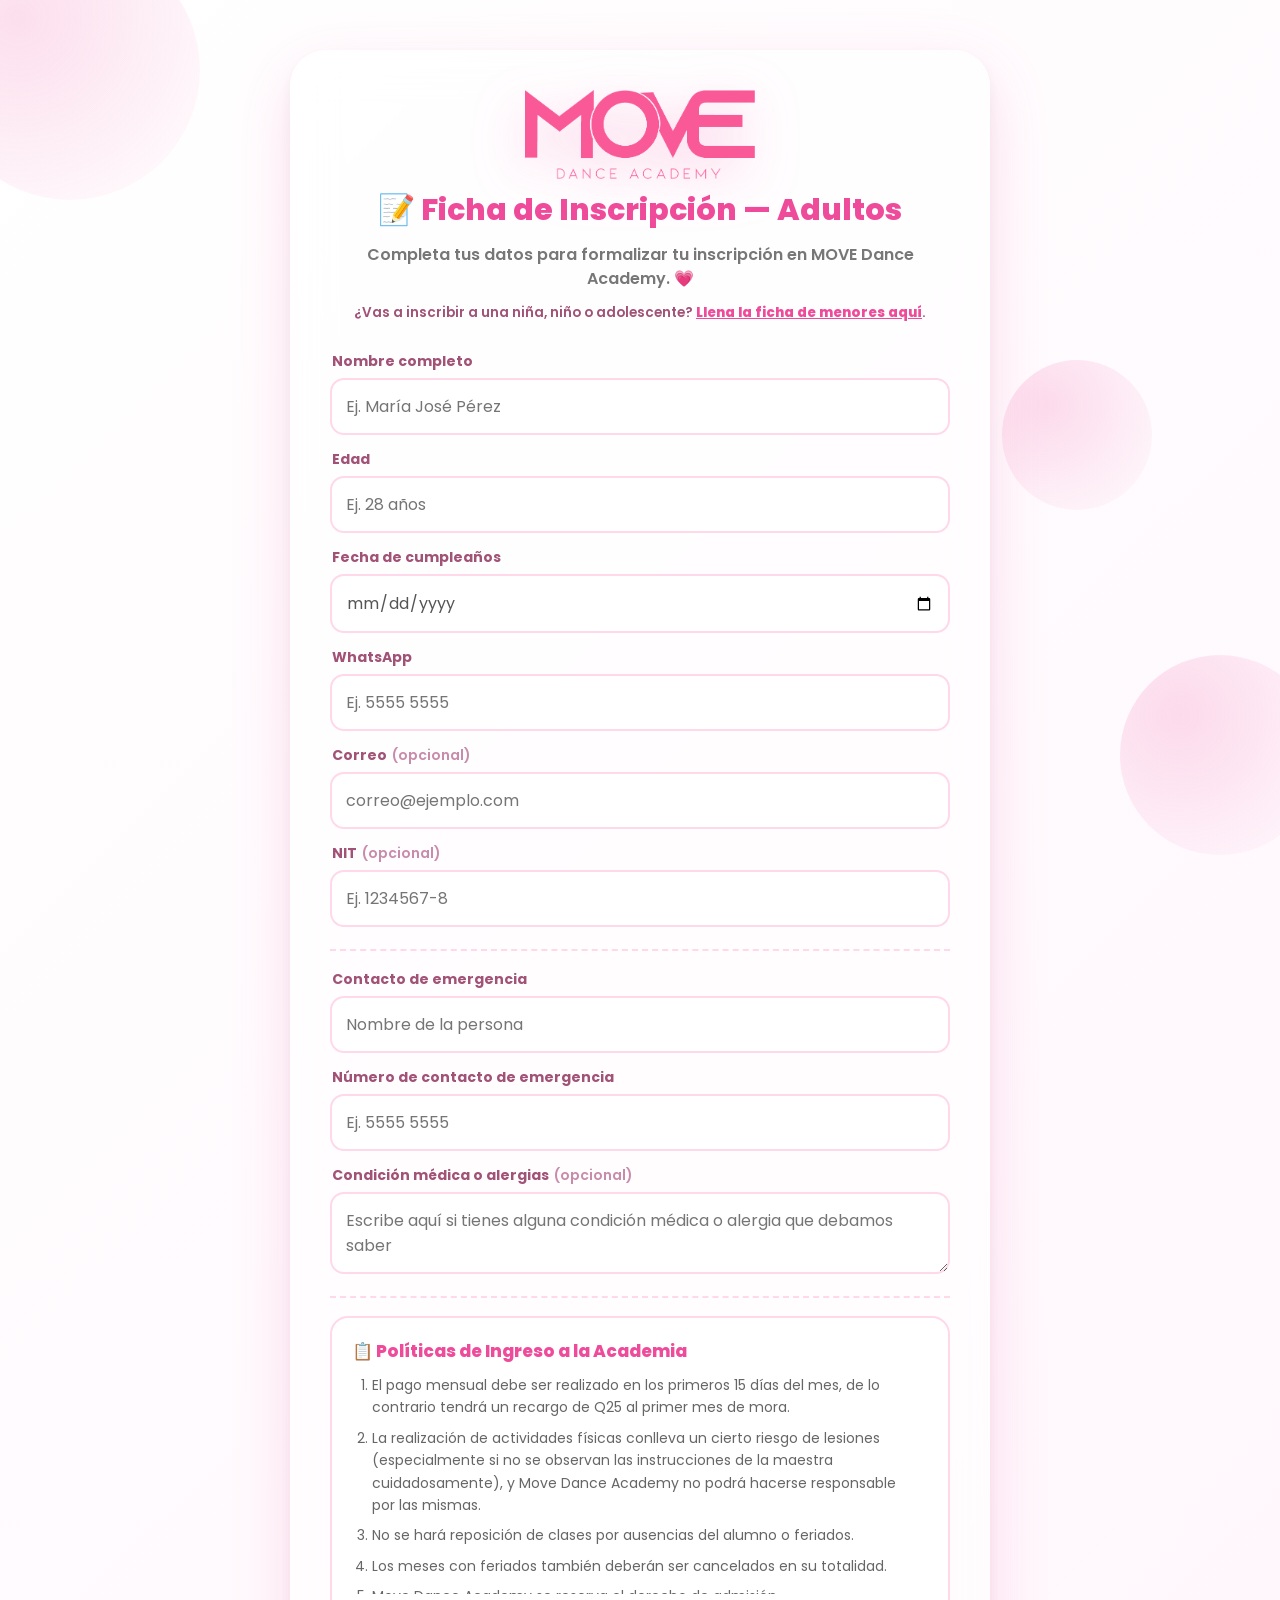
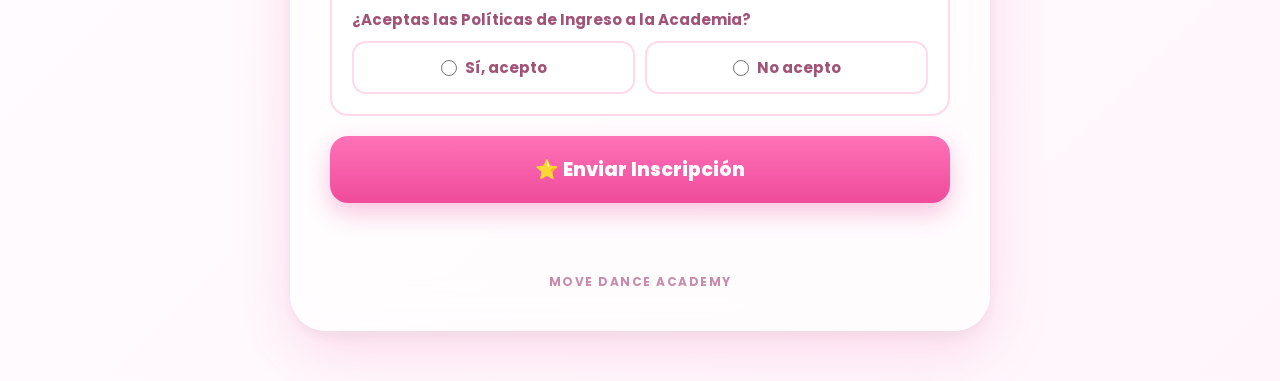
==== adultos.html @ a7592c64 "Add files via upload" ====
<!DOCTYPE html>
<html lang="es">
<head>
<meta charset="UTF-8" />
<meta name="viewport" content="width=device-width, initial-scale=1.0, maximum-scale=1.0" />
<title>Ficha de Inscripción — Adultos — MOVE Dance Academy</title>
<meta name="theme-color" content="#ef4b9b" />
<meta name="description" content="Ficha de inscripción para adultos de MOVE Dance Academy." />
<link rel="preconnect" href="https://fonts.googleapis.com" />
<link rel="preconnect" href="https://fonts.gstatic.com" crossorigin />
<link href="https://fonts.googleapis.com/css2?family=Poppins:wght@400;600;700;800&display=swap" rel="stylesheet" />
<link rel="stylesheet" href="styles.css" />
</head>
<body>

<div class="fondo-decorado">
  <div class="burbuja burbuja-1"></div>
  <div class="burbuja burbuja-2"></div>
  <div class="burbuja burbuja-3"></div>
</div>

<div class="container">

  <img src="logo.png" alt="MOVE Dance Academy" class="logo" />
  <div class="title">📝 Ficha de Inscripción — Adultos</div>
  <p class="subtitulo">Completa tus datos para formalizar tu inscripción en MOVE Dance Academy. 💗</p>
  <p class="enlace-otra-ficha">¿Vas a inscribir a una niña, niño o adolescente? <a href="index.html">Llena la ficha de menores aquí</a>.</p>

  <section class="seccion-form">
    <form id="formInscripcion">

      <label class="campo">
        <span>Nombre completo</span>
        <input type="text" id="inputAlumna" placeholder="Ej. María José Pérez" required autocomplete="name" />
      </label>

      <label class="campo">
        <span>Edad</span>
        <input type="text" id="inputEdad" placeholder="Ej. 28 años" required inputmode="numeric" />
      </label>

      <label class="campo">
        <span>Fecha de cumpleaños</span>
        <input type="date" id="inputCumpleanos" required />
      </label>

      <label class="campo">
        <span>WhatsApp</span>
        <input type="tel" id="inputWhatsapp" placeholder="Ej. 5555 5555" required autocomplete="tel" />
      </label>

      <label class="campo">
        <span>Correo <span class="opcional">(opcional)</span></span>
        <input type="email" id="inputCorreo" placeholder="correo@ejemplo.com" autocomplete="email" />
      </label>

      <label class="campo">
        <span>NIT <span class="opcional">(opcional)</span></span>
        <input type="text" id="inputNit" placeholder="Ej. 1234567-8" />
      </label>

      <hr class="separador-form" />

      <label class="campo">
        <span>Contacto de emergencia</span>
        <input type="text" id="inputContactoEmergencia" placeholder="Nombre de la persona" required />
      </label>

      <label class="campo">
        <span>Número de contacto de emergencia</span>
        <input type="tel" id="inputNumeroEmergencia" placeholder="Ej. 5555 5555" required />
      </label>

      <label class="campo">
        <span>Condición médica o alergias <span class="opcional">(opcional)</span></span>
        <textarea id="inputCondicionMedica" placeholder="Escribe aquí si tienes alguna condición médica o alergia que debamos saber"></textarea>
      </label>

      <hr class="separador-form" />

      <!-- ============ POLÍTICAS DE INGRESO ============ -->
      <div class="bloque-legal">
        <p class="legal-titulo">📋 Políticas de Ingreso a la Academia</p>
        <div class="legal-texto">
          <ol>
            <li>El pago mensual debe ser realizado en los primeros 15 días del mes, de lo contrario tendrá un recargo de Q25 al primer mes de mora.</li>
            <li>La realización de actividades físicas conlleva un cierto riesgo de lesiones (especialmente si no se observan las instrucciones de la maestra cuidadosamente), y Move Dance Academy no podrá hacerse responsable por las mismas.</li>
            <li>No se hará reposición de clases por ausencias del alumno o feriados.</li>
            <li>Los meses con feriados también deberán ser cancelados en su totalidad.</li>
            <li>Move Dance Academy se reserva el derecho de admisión.</li>
          </ol>
        </div>
        <p class="legal-pregunta">¿Aceptas las Políticas de Ingreso a la Academia?</p>
        <div class="radio-opciones" id="grupoPoliticas">
          <label class="radio-opcion"><input type="radio" name="politicas" value="SI" required /> Sí, acepto</label>
          <label class="radio-opcion"><input type="radio" name="politicas" value="NO" /> No acepto</label>
        </div>
      </div>

      <button type="submit" class="btn-reservar" id="btnInscribir">⭐ Enviar Inscripción</button>

      <p class="mensaje-error" id="mensajeErrorInscripcion"></p>
    </form>

    <div class="tarjeta-exito" id="tarjetaExito" hidden>
      <p class="exito-emoji">🎉</p>
      <p class="exito-titulo">¡Inscripción recibida!</p>
      <p class="exito-texto">Gracias por inscribirte en MOVE Dance Academy. Ya recibimos tus datos y pronto nos pondremos en contacto contigo. ¡Te esperamos para que vivas la experiencia MOVE! 💃🕺</p>
      <button class="btn-secundario" id="btnNuevaInscripcion">Hacer otra inscripción</button>
    </div>
  </section>

  <p class="footer">MOVE DANCE ACADEMY</p>

</div>

<script src="script-adultos.js"></script>
</body>
</html>
---- styles.css ----
/* ===================================================
   MOVE — FICHA DE INSCRIPCIÓN
   Mismo lenguaje visual que el Portal de Alumnas y la
   página de Clase de Prueba
=================================================== */

*{
margin:0;
padding:0;
box-sizing:border-box;
font-family:"Poppins",sans-serif;
}

[hidden]{
display:none !important;
}

html{
width:100%;
min-height:100%;
}

body{
width:100%;
min-height:100dvh;
overflow-y:auto;
overflow-x:hidden;
display:flex;
justify-content:center;
align-items:flex-start;
padding:30px 20px;
background:linear-gradient(-45deg,#ffffff,#fff4fb,#ffe9f5,#fff6fc,#ffffff);
background-size:400% 400%;
animation:gradientMove 18s ease infinite;
position:relative;
}

@keyframes gradientMove{
0%{background-position:0% 50%;}
50%{background-position:100% 50%;}
100%{background-position:0% 50%;}
}

/*=====================================
FONDO DECORADO
=====================================*/

.fondo-decorado{
position:fixed;
inset:0;
overflow:hidden;
z-index:0;
pointer-events:none;
}

.burbuja{
position:absolute;
border-radius:50%;
background:radial-gradient(circle at 30% 30%, rgba(239,75,155,.18), rgba(239,75,155,0));
animation:flotar 10s ease-in-out infinite;
}

.burbuja-1{ width:260px; height:260px; top:-60px; left:-60px; }
.burbuja-2{ width:200px; height:200px; bottom:5%; right:-40px; animation-delay:2s; }
.burbuja-3{ width:150px; height:150px; top:40%; right:10%; animation-delay:4s; }

@keyframes flotar{
0%,100%{ transform:translateY(0) scale(1); }
50%{ transform:translateY(-20px) scale(1.05); }
}

/*=====================================
CONTAINER
=====================================*/

.container{
width:92%;
max-width:640px;
margin:20px auto;
padding:clamp(22px,6vw,40px);
border-radius:clamp(22px,5vw,36px);
background:rgba(255,255,255,.6);
backdrop-filter:blur(20px);
-webkit-backdrop-filter:blur(20px);
box-shadow:0 20px 60px rgba(239,75,155,.18), 0 6px 15px rgba(0,0,0,.05);
text-align:center;
position:relative;
z-index:20;
}

.logo{
width:75%;
max-width:230px;
margin:auto;
display:block;
margin-bottom:6px;
filter:drop-shadow(0 15px 25px rgba(239,75,155,.25));
}

.title{
font-size:clamp(21px,5.5vw,30px);
font-weight:800;
color:#ef4b9b;
margin-top:6px;
margin-bottom:10px;
}

.subtitulo{
font-size:clamp(14px,3.8vw,16px);
font-weight:600;
color:#777;
margin-bottom:28px;
line-height:1.5;
}

.seccion-titulo{
font-size:clamp(17px,4.6vw,20px);
font-weight:800;
color:#ef4b9b;
margin-bottom:6px;
text-align:left;
}

.seccion-descripcion{
font-size:clamp(13px,3.5vw,15px);
font-weight:600;
color:#888;
text-align:left;
margin-bottom:18px;
}

.enlace-otra-ficha{
font-size:clamp(12px,3.2vw,13.5px);
font-weight:600;
color:#a15277;
margin-top:-16px;
margin-bottom:28px;
}

.enlace-otra-ficha a{
color:#ef4b9b;
font-weight:800;
text-decoration:underline;
}

/*=====================================
FORMULARIO
=====================================*/

.seccion-form{
text-align:left;
}

#formInscripcion{
display:flex;
flex-direction:column;
gap:14px;
}

.campo{
display:flex;
flex-direction:column;
gap:6px;
}

.campo span{
font-size:clamp(12.5px,3.3vw,14px);
font-weight:700;
color:#a15277;
padding-left:2px;
}

.campo .opcional{
font-weight:600;
color:#c98bab;
}

.campo input,
.campo select,
.campo textarea{
border:2px solid #ffd8ea;
border-radius:14px;
padding:clamp(12px,3.5vw,14px);
font-size:clamp(14.5px,4vw,16px);
font-family:inherit;
color:#555;
background:white;
outline:none;
transition:.18s;
width:100%;
}

.campo textarea{
resize:vertical;
min-height:80px;
}

.campo input:focus,
.campo select:focus,
.campo textarea:focus{
border-color:#ef4b9b;
box-shadow:0 0 0 3px rgba(239,75,155,.15);
}

.separador-form{
border:none;
border-top:2px dashed #ffd8ea;
margin:8px 0 4px;
}

/*=====================================
SUBIR FOTO
=====================================*/

.subir-archivo{
display:flex;
align-items:center;
justify-content:center;
gap:8px;
border:2px dashed #ffd8ea;
border-radius:14px;
padding:clamp(16px,4.5vw,20px);
background:white;
color:#a15277;
font-weight:700;
font-size:clamp(13px,3.5vw,15px);
cursor:pointer;
transition:.18s;
text-align:center;
}

.subir-archivo:hover{
border-color:#ef4b9b;
}

.subir-archivo.tiene-foto{
border-style:solid;
border-color:#ef4b9b;
color:#ef4b9b;
background:#fff0f6;
}

.nombre-archivo{
font-size:clamp(12px,3.2vw,13.5px);
font-weight:600;
color:#ef4b9b;
padding-left:2px;
word-break:break-word;
}

/*=====================================
BLOQUES LEGALES
=====================================*/

.bloque-legal{
border:2px solid #ffd8ea;
border-radius:18px;
padding:clamp(16px,4vw,20px);
background:white;
}

.legal-titulo{
font-size:clamp(15px,4vw,17px);
font-weight:800;
color:#ef4b9b;
margin-bottom:10px;
}

.legal-texto{
max-height:220px;
overflow-y:auto;
font-size:clamp(12.5px,3.3vw,14px);
color:#666;
line-height:1.6;
padding-right:6px;
margin-bottom:14px;
}

.legal-texto ol{
padding-left:20px;
display:flex;
flex-direction:column;
gap:8px;
}

.legal-texto::-webkit-scrollbar{
width:6px;
}

.legal-texto::-webkit-scrollbar-thumb{
background:#ffd8ea;
border-radius:10px;
}

.legal-pregunta{
font-size:clamp(13px,3.5vw,15px);
font-weight:700;
color:#a15277;
margin-bottom:10px;
}

.radio-opciones{
display:flex;
gap:10px;
}

.radio-opcion{
flex:1;
display:flex;
align-items:center;
justify-content:center;
gap:8px;
border:2px solid #ffd8ea;
border-radius:14px;
padding:clamp(10px,3vw,13px);
font-size:clamp(13px,3.5vw,15px);
font-weight:700;
color:#a15277;
cursor:pointer;
transition:.18s;
background:white;
}

.radio-opcion input{
accent-color:#ef4b9b;
width:16px;
height:16px;
}

.radio-opcion.seleccionada{
border-color:#ef4b9b;
background:#fff0f6;
color:#ef4b9b;
box-shadow:0 6px 14px rgba(239,75,155,.18);
}

/*=====================================
BOTÓN Y MENSAJES
=====================================*/

.btn-reservar{
border:none;
border-radius:18px;
padding:clamp(15px,4.5vw,19px);
font-size:clamp(16px,4.5vw,19px);
font-weight:800;
color:white;
cursor:pointer;
margin-top:6px;
background:linear-gradient(180deg,#ff72b7,#ef4b9b);
box-shadow:0 10px 24px rgba(239,75,155,.32);
transition:.15s;
}

.btn-reservar:active:not(:disabled){ transform:scale(.97); }

.btn-reservar:disabled{
opacity:.55;
cursor:not-allowed;
box-shadow:none;
}

.mensaje-error{
min-height:22px;
color:#e0245e;
font-weight:700;
font-size:clamp(13px,3.5vw,15px);
text-align:center;
margin-top:4px;
}

/*=====================================
TARJETA DE ÉXITO
=====================================*/

.tarjeta-exito{
text-align:center;
padding:clamp(24px,6vw,34px) clamp(16px,5vw,26px);
border-radius:22px;
background:linear-gradient(180deg, rgba(255,255,255,.9), rgba(255,240,248,.9));
box-shadow:0 14px 32px rgba(239,75,155,.20);
animation:apareceExito .4s ease;
}

@keyframes apareceExito{
from{ opacity:0; transform:translateY(10px) scale(.97); }
to{ opacity:1; transform:translateY(0) scale(1); }
}

.exito-emoji{
font-size:52px;
margin-bottom:6px;
}

.exito-titulo{
font-size:clamp(20px,5.5vw,26px);
font-weight:800;
color:#ef4b9b;
margin-bottom:10px;
}

.exito-texto{
font-size:clamp(14px,3.8vw,16px);
font-weight:600;
color:#777;
line-height:1.55;
margin-bottom:22px;
}

.btn-secundario{
border:2px solid #ef4b9b;
background:white;
color:#ef4b9b;
border-radius:16px;
padding:clamp(11px,3.5vw,14px) clamp(20px,5vw,28px);
font-size:clamp(14px,3.8vw,16px);
font-weight:700;
font-family:inherit;
cursor:pointer;
transition:.18s;
}

.btn-secundario:active{ transform:scale(.97); }

.footer{
margin-top:30px;
font-size:12px;
font-weight:700;
letter-spacing:1.5px;
color:#c98bab;
text-align:center;
}

/*=====================================
RESPONSIVE
=====================================*/

@media(max-width:360px){
.container{ width:96%; margin:10px auto; }
.radio-opciones{ flex-direction:column; }
}

@media(min-width:900px){
.container{ max-width:700px; }
}
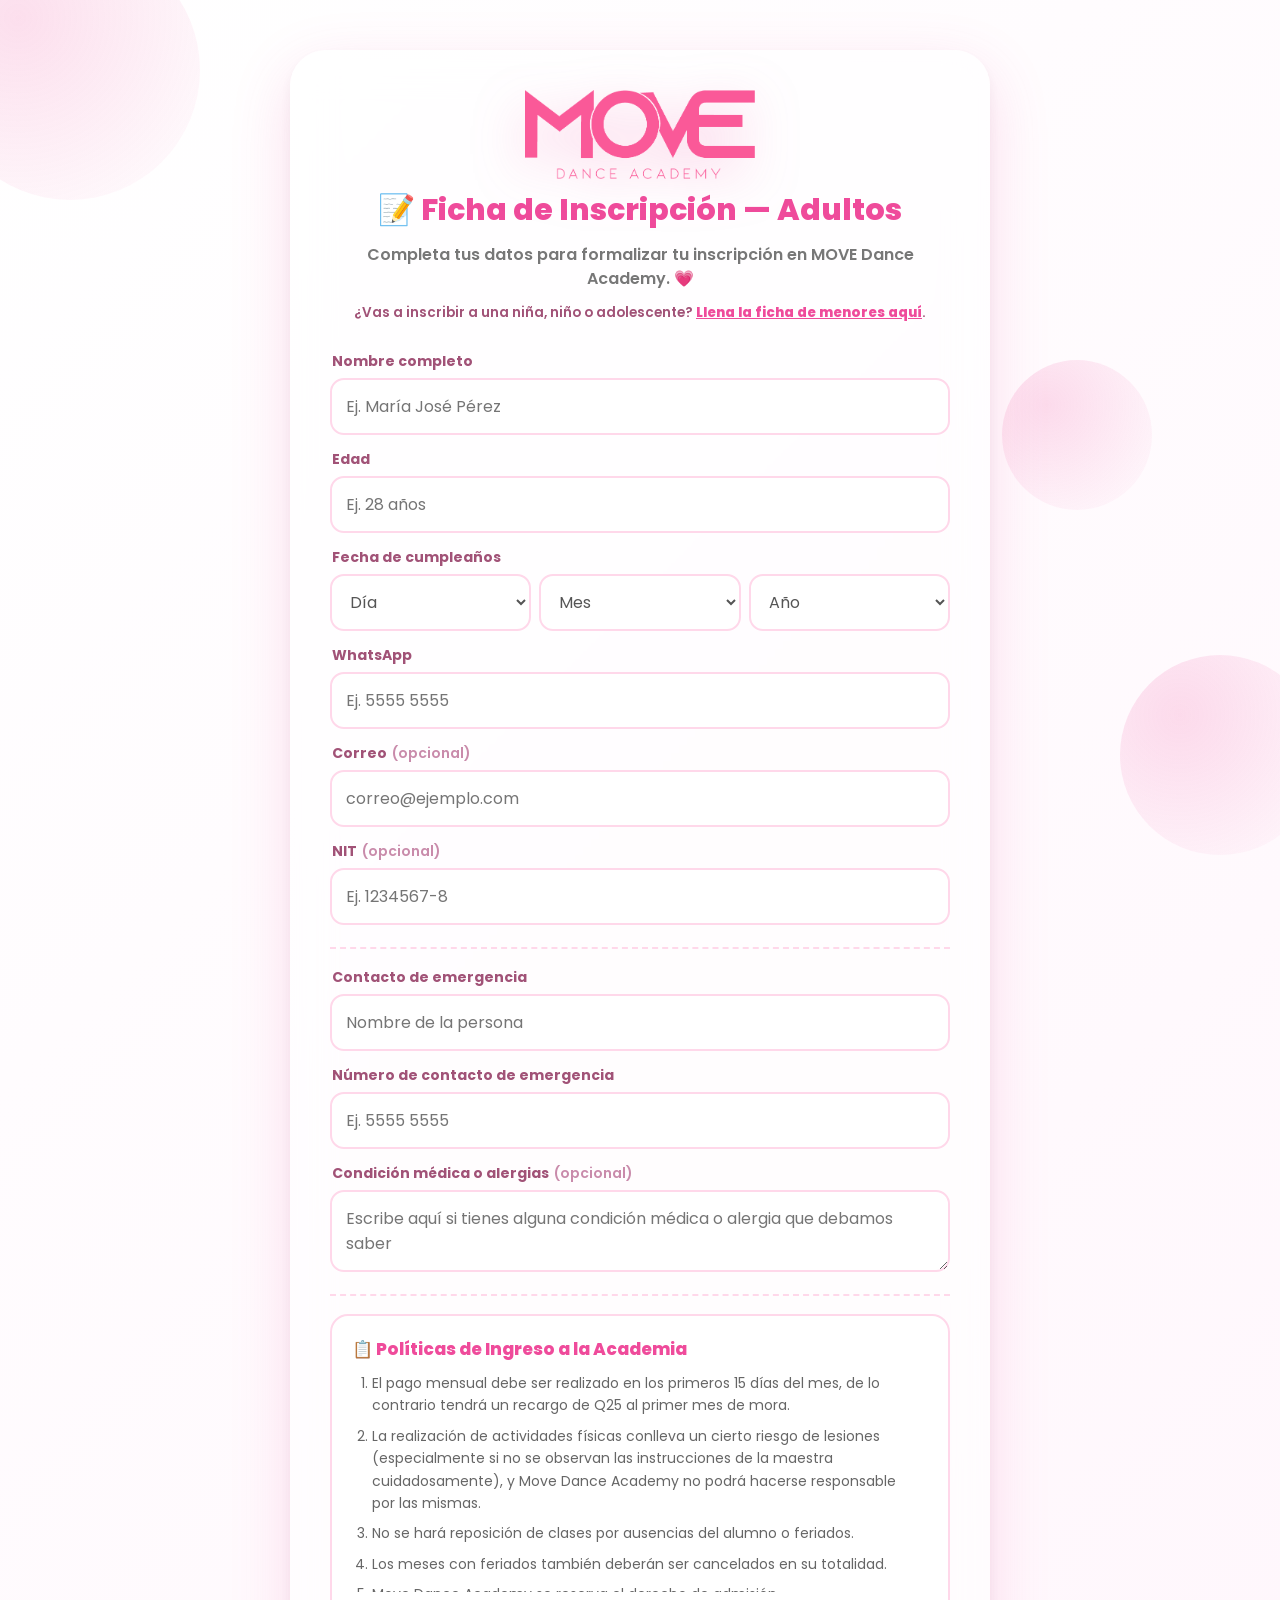
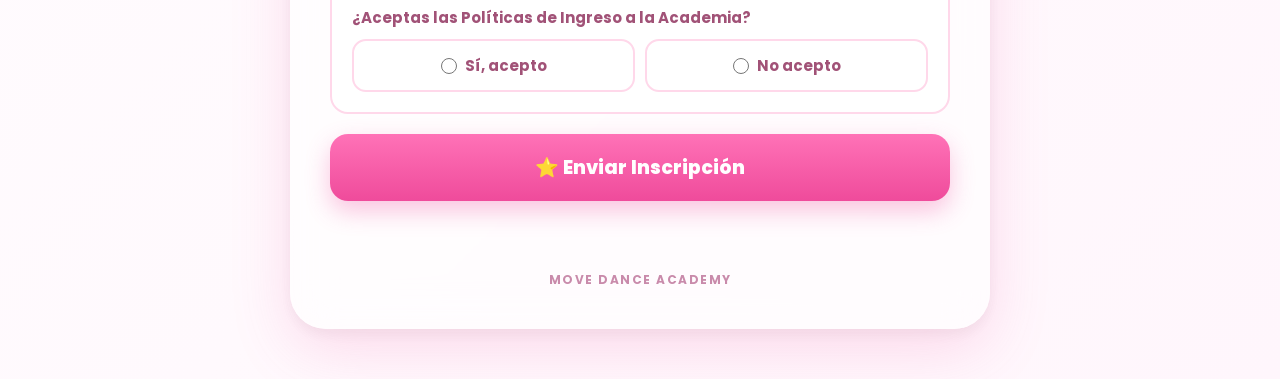
==== commit 10ec2368: "Add files via upload" ====
--- a/adultos.html
+++ b/adultos.html
@@ -41,7 +41,60 @@
 
       <label class="campo">
         <span>Fecha de cumpleaños</span>
-        <input type="date" id="inputCumpleanos" required />
+        <div class="fila-fecha">
+          <select id="selectDiaCumple" required>
+            <option value="">Día</option>
+            <option value="01">1</option>
+            <option value="02">2</option>
+            <option value="03">3</option>
+            <option value="04">4</option>
+            <option value="05">5</option>
+            <option value="06">6</option>
+            <option value="07">7</option>
+            <option value="08">8</option>
+            <option value="09">9</option>
+            <option value="10">10</option>
+            <option value="11">11</option>
+            <option value="12">12</option>
+            <option value="13">13</option>
+            <option value="14">14</option>
+            <option value="15">15</option>
+            <option value="16">16</option>
+            <option value="17">17</option>
+            <option value="18">18</option>
+            <option value="19">19</option>
+            <option value="20">20</option>
+            <option value="21">21</option>
+            <option value="22">22</option>
+            <option value="23">23</option>
+            <option value="24">24</option>
+            <option value="25">25</option>
+            <option value="26">26</option>
+            <option value="27">27</option>
+            <option value="28">28</option>
+            <option value="29">29</option>
+            <option value="30">30</option>
+            <option value="31">31</option>
+          </select>
+          <select id="selectMesCumple" required>
+            <option value="">Mes</option>
+            <option value="01">Enero</option>
+            <option value="02">Febrero</option>
+            <option value="03">Marzo</option>
+            <option value="04">Abril</option>
+            <option value="05">Mayo</option>
+            <option value="06">Junio</option>
+            <option value="07">Julio</option>
+            <option value="08">Agosto</option>
+            <option value="09">Septiembre</option>
+            <option value="10">Octubre</option>
+            <option value="11">Noviembre</option>
+            <option value="12">Diciembre</option>
+          </select>
+          <select id="selectAnioCumple" required>
+            <option value="">Año</option>
+          </select>
+        </div>
       </label>
 
       <label class="campo">
--- a/styles.css
+++ b/styles.css
@@ -202,6 +202,18 @@
 box-shadow:0 0 0 3px rgba(239,75,155,.15);
 }
 
+.fila-fecha{
+display:flex;
+gap:8px;
+}
+
+.fila-fecha select{
+flex:1;
+min-width:0;
+padding-left:clamp(8px,2.5vw,14px);
+padding-right:clamp(8px,2.5vw,14px);
+}
+
 .separador-form{
 border:none;
 border-top:2px dashed #ffd8ea;
